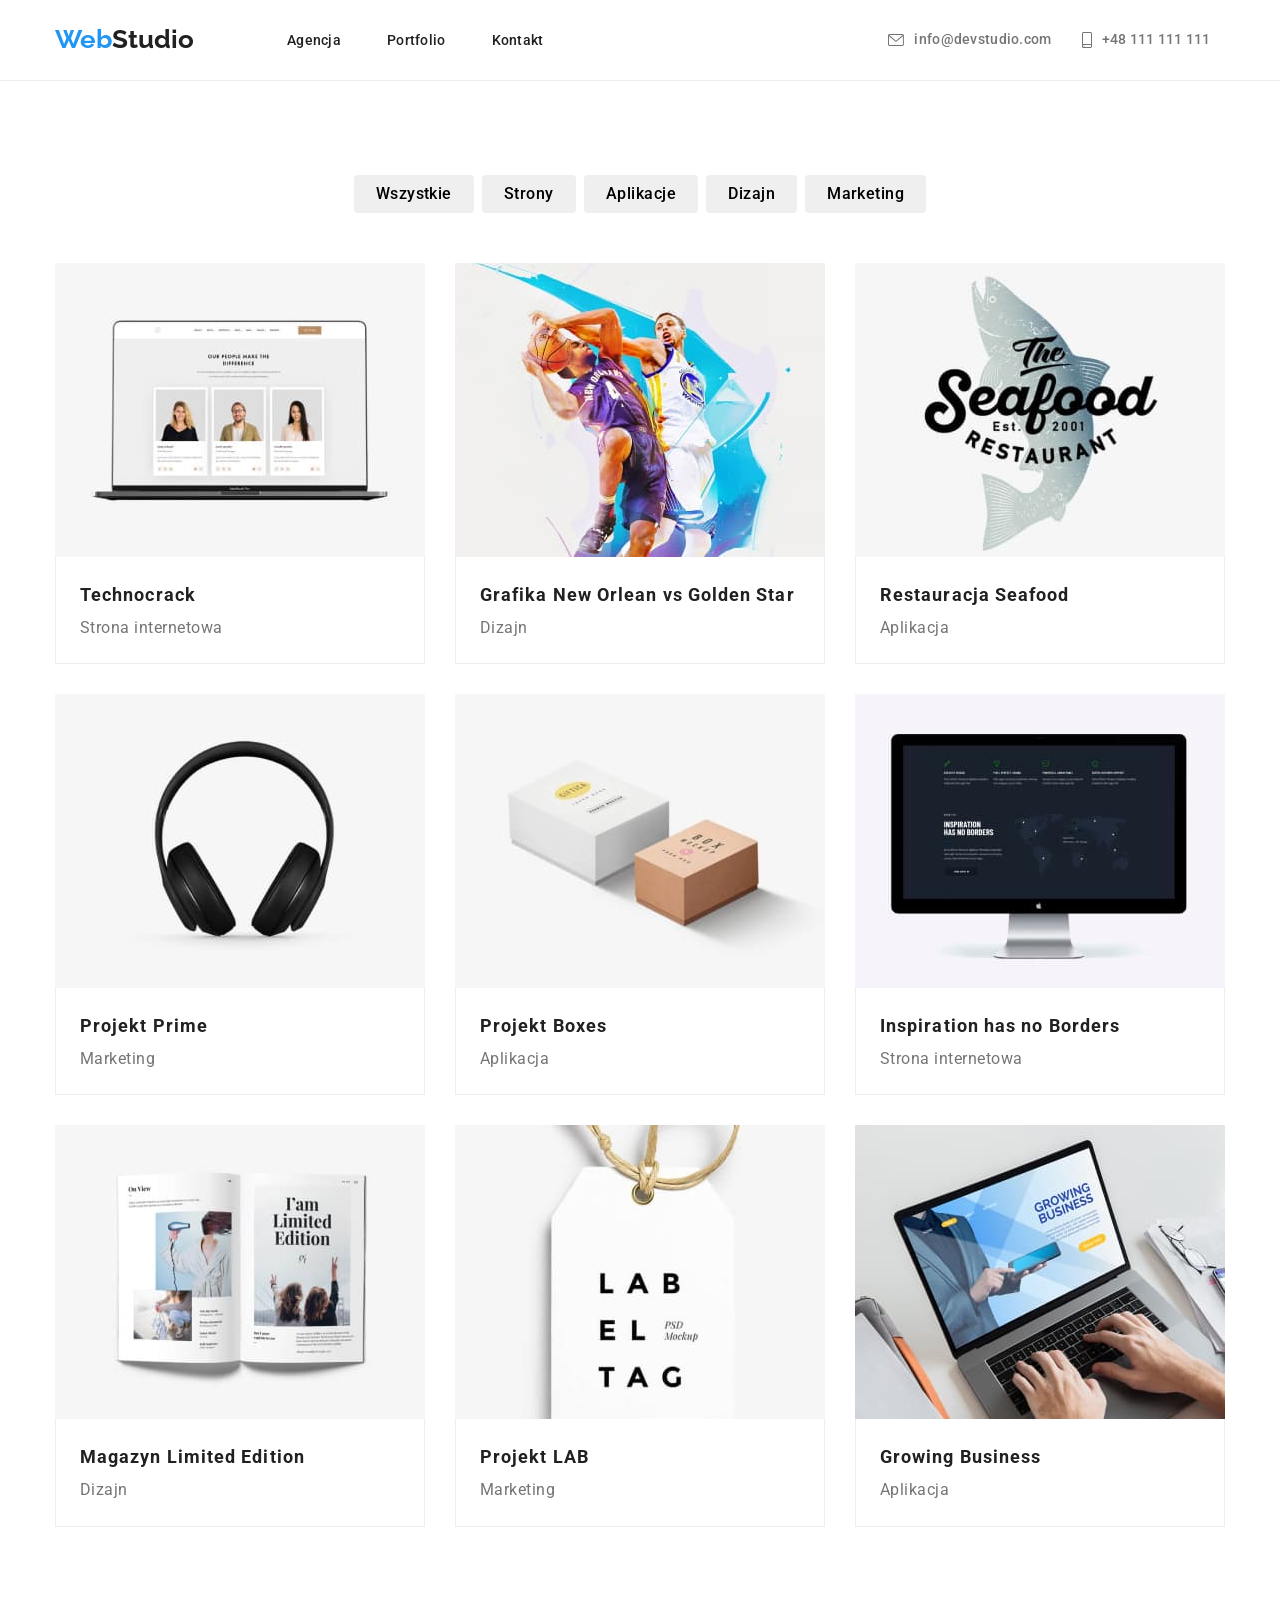
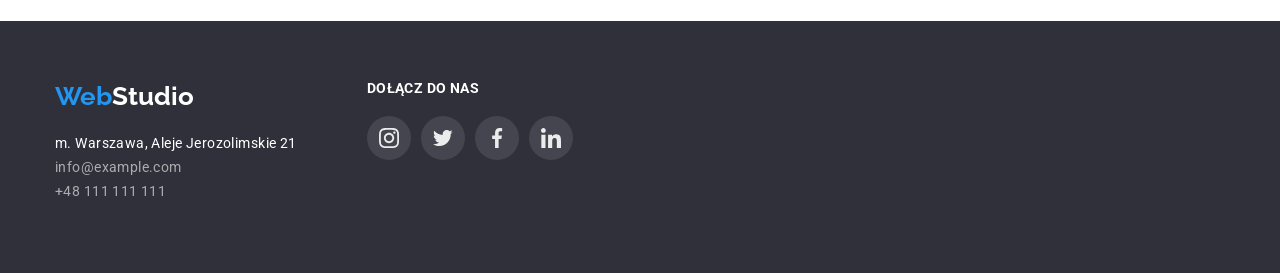
==== portfolio.html @ 93bcb52c "copy hw4" ====
<!DOCTYPE html>
<html lang="en">
  <head>
    <meta charset="UTF-8" />
    <meta http-equiv="X-UA-Compatible" content="IE=edge" />
    <meta name="viewport" content="width=device-width, initial-scale=1.0" />
    <title>Portfolio</title>
    <link
      rel="stylesheet"
      href="https://cdnjs.cloudflare.com/ajax/libs/modern-normalize/1.1.0/modern-normalize.min.css"
      integrity="sha512-wpPYUAdjBVSE4KJnH1VR1HeZfpl1ub8YT/NKx4PuQ5NmX2tKuGu6U/JRp5y+Y8XG2tV+wKQpNHVUX03MfMFn9Q=="
      crossorigin="anonymous"
      referrerpolicy="no-referrer"
    />
    <link href="./css/styles.css" rel="stylesheet" />
    <link rel="preconnect" href="https://fonts.googleapis.com" />
    <link rel="preconnect" href="https://fonts.gstatic.com" crossorigin />
    <link
      href="https://fonts.googleapis.com/css2?family=Raleway:wght@700&family=Roboto:wght@400;500;700;900&display=swap"
      rel="stylesheet"
    />
  </head>
  <body>
    <header>
      <section class="border-header">
      <div class="container header-position">
        <a class="logo" href="./index.html"><span class="text-blue">Web</span>Studio</a>
        <nav>
          <ul class="menu-nav">
            <li><a href="./index.html">Agencja</a></li>
            <li><a href="./portfolio.html">Portfolio</a></li>
            <li><a href="#">Kontakt</a></li>
          </ul>
        </nav>
        <ul class="menu-contact">
          <li>
            <a href="mailto:info@devstudio.com">
              <svg class="link-header-icon" width="16" height="12">
                <use href="./images/icons.svg#icon-envelope"></use>
              </svg>
              info@devstudio.com
            </a>
          </li>
          <li>
            <a href="tel:+48111111111">
              <svg class="link-header-icon" width="10" height="16">
                <use href="./images/icons.svg#icon-smartphone"></use>
              </svg>
              +48 111 111 111
            </a>
          </li>
        </ul>
      </div>
    </section>
    </header>
    <main>
      <section class="section container portfolio-list">
        <div class="menu2">
          <button class="portfolio-button" type="button">Wszystkie</button>
          <button class="portfolio-button" type="button">Strony</button>
          <button class="portfolio-button" type="button">Aplikacje</button>
          <button class="portfolio-button" type="button">Dizajn</button>
          <button class="portfolio-button" type="button">Marketing</button>
        </div>
        <div class="portfolio-card">
          <ul>
            <li class="portfolio-card-list">
              <img
                src="./images/portfolio/portfolio1_img.jpg"
                alt="strona internetowa technocrack"
                width="370"
                height="294"
              />
              <div class="card-border">
                <p class="portfolio-main-text">Technocrack</p>
                <p class="portfolio-text">Strona internetowa</p>
              </div>
            </li>
            <li class="portfolio-card-list">
              <img
                src="./images/portfolio/portfolio2_img.jpg"
                alt="Dizajn Grafika New Orlean vs Golden Star"
                width="370"
                height="294"
              />
              <div class="card-border">
                <p class="portfolio-main-text">Grafika New Orlean vs Golden Star</p>
                <p class="portfolio-text">Dizajn</p>
              </div>
            </li>
            <li class="portfolio-card-list">
              <img
                src="./images/portfolio/portfolio3_img.jpg"
                alt="Aplikacja Restauracja Seafood"
                width="370"
                height="294"
              />
              <div class="card-border">
                <p class="portfolio-main-text">Restauracja Seafood</p>
                <p class="portfolio-text">Aplikacja</p>
              </div>
            </li>
            <li class="portfolio-card-list">
              <img
                src="./images/portfolio/portfolio4_img.jpg"
                alt="Marketing Projekt Prime"
                width="370"
                height="294"
              />
              <div class="card-border">
                <p class="portfolio-main-text">Projekt Prime</p>
                <p class="portfolio-text">Marketing</p>
              </div>
            </li>
            <li class="portfolio-card-list">
              <img
                src="./images/portfolio/portfolio5_img.jpg"
                alt="Aplikacja Projekt Boxes"
                width="370"
                height="294"
              />
              <div class="card-border">
                <p class="portfolio-main-text">Projekt Boxes</p>
                <p class="portfolio-text">Aplikacja</p>
              </div>
            </li>
            <li class="portfolio-card-list">
              <img
                src="./images/portfolio/portfolio6_img.jpg"
                alt="Strona internetowa Inspiration has no Borders"
                width="370"
                height="294"
              />
              <div class="card-border">
                <p class="portfolio-main-text">Inspiration has no Borders</p>
                <p class="portfolio-text">Strona internetowa</p>
              </div>
            </li>
            <li class="portfolio-card-list">
              <img
                src="./images/portfolio/portfolio7_img.jpg"
                alt="Dizajn Magazyn Limited Edition"
                width="370"
                height="294"
              />
              <div class="card-border">
                <p class="portfolio-main-text">Magazyn Limited Edition</p>
                <p class="portfolio-text">Dizajn</p>
              </div>
            </li>
            <li class="portfolio-card-list">
              <img
                src="./images/portfolio/portfolio8_img.jpg"
                alt="Marketing Projekt LAB"
                width="370"
                height="294"
              />
              <div class="card-border">
                <p class="portfolio-main-text">Projekt LAB</p>
                <p class="portfolio-text">Marketing</p>
              </div>
            </li>
            <li class="portfolio-card-list">
              <img
                src="./images/portfolio/portfolio9_img.jpg"
                alt="Aplikacja Growing Business"
                width="370"
                height="294"
              />
              <div class="card-border">
                <p class="portfolio-main-text">Growing Business</p>
                <p class="portfolio-text">Aplikacja</p>
              </div>
            </li>
          </ul>
        </div>
      </section>
    </main>
    <footer>
      <section class="footer-box">
        <div class="container footer-block12">
          <div class="footer-block">
            <div class="footer-logo">
              <a class="logo" href="./index.html"><span class="text-blue">Web</span>Studio</a>
            </div>
            <div class="footer-nav-contact">
              <address>
                <ul class="footer-address">
                  <li>
                    <a href="https://goo.gl/maps/KbZr57rCnXVUUgMi8" target="_blank"
                      >m. Warszawa, Aleje Jerozolimskie 21</a
                    >
                  </li>
                </ul>
              </address>
              <ul class="footer-contact">
                <li><a href="mailto:info@example.com">info@example.com</a></li>
                <li><a href="tel:+48111111111">+48 111 111 111</a></li>
              </ul>
            </div>
          </div>
          <div class="footer-block2">
            <div class="join-us">
              <p>Dołącz do nas</p>
              <ul class="list-svg-join-us">
                <li>
                  <a class="svg-joun-us" href="#"
                    ><svg width="20" height="20">
                      <use href="./images/icons.svg#icon-instagram1"></use>
                    </svg>
                  </a>
                </li>
                <li>
                  <a class="svg-joun-us" href="#"
                    ><svg width="20" height="20">
                      <use href="./images/icons.svg#icon-twiitter"></use>
                    </svg>
                  </a>
                </li>
                <li>
                  <a class="svg-joun-us" href="#"
                    ><svg width="20" height="20">
                      <use href="./images/icons.svg#icon-facebook"></use>
                    </svg>
                  </a>
                </li>
                <li>
                  <a class="svg-joun-us" href="#"
                    ><svg width="20" height="20">
                      <use href="./images/icons.svg#icon-linkedin"></use>
                    </svg>
                  </a>
                </li>
              </ul>
            </div>
          </div>
        </div>
      </section>
    </footer>
  </body>
</html>
---- css/styles.css ----
/*globalne*/
* {
  box-sizing: border-box;
  margin: 0;
  padding: 0;
}
body {
  font-family: 'Roboto', 'Raleway', sans-serif;
  color: #212121;
}
img {
  display: block;
}
.header-position {
  display: flex;

  align-items: center;
  max-height: 80px;
}
.border-header {
  border-bottom: 1px solid #ececec;
}
.container {
  max-width: 1200px;
  margin: 0 auto;
  padding: 0 15px;
}
.section {
  padding-bottom: 94px;
  padding-top: 94px;
}

/*WebStudio*/
.logo {
  font-family: 'Raleway';
  font-size: 26px;
  font-weight: 700;
  line-height: 1.2;
  text-decoration: none;
  color: #212121;
  margin: 24px 0 25px 0;
}
.logo:hover,
.logo:focus {
  color: #2196f3;
}
.text-blue {
  color: #2196f3;
}

/*Menu*/
.menu-nav a {
  font-size: 14px;
  font-weight: 500;
  line-height: 1.1;
  letter-spacing: 0.02em;
}
.menu-nav {
  list-style-type: none;
  display: flex;
  margin-left: 93px;
}
.menu-nav a {
  text-decoration: none;
  color: #212121;
}
.menu-nav a:hover,
.menu-nav a:focus {
  color: #2196f3;
}
.menu-nav li:not(:last-child) {
  margin-right: 46px;
}

/*Kontakt w header*/
.menu-contact a {
  font-size: 14px;
  font-weight: 500;
  line-height: 1.1;
  letter-spacing: 0.02em;
  color: #757575;
  text-decoration: none;
  display: flex;
  align-items: center;
}
.menu-contact a:hover,
.menu-contact a:focus {
  color: #2196f3;
}
.link-header-icon use:hover {
  fill: blue;
}
.menu-contact a:hover,
.menu-contact a:focus {
  fill: #2196f3;
  color: #2196f3;
}
.menu-contact {
  list-style-type: none;
  display: flex;
  margin-left: 345px;
  align-items: center;
  fill: #757575;
}
.menu-contact li:not(:last-child) {
  margin-right: 30px;
}
.link-header-icon {
  cursor: pointer;
  display: inline-flex;
  margin-right: 10px;
  align-items: center;
}
/*Linki*/
.link-decoration-color {
  text-decoration: none;
  color: #212121;
}

/* footer */

.footer-block {
  display: inline-block;
}
.footer-block2 {
  width: 206px;
  height: 80px;
  display: inline-block;
}
.footer-block12 {
  display: flex;
  line-height: 100%;
}
.footer-box {
  background-color: #2f303a;
  height: 252px;
  width: 100%;
  padding: 60px 0;
  display: block;
}
.footer-box a {
  color: #ffffff;
  text-decoration: none;
}
.footer-box a:hover,
.footer-box a:focus {
  color: #2196f3;
}
.footer-address {
  font-size: 14px;
  line-height: 1.7;
  letter-spacing: 0.03em;
  font-style: normal;
  list-style-type: none;
}
.footer-contact a {
  color: rgba(255, 255, 255, 0.6);
  font-size: 14px;
  line-height: 1.7;
  letter-spacing: 0.03em;
}

.footer-contact {
  list-style-type: none;
}
.footer-logo {
  padding-bottom: 20px;
}
.footer-nav-contact {
  padding-bottom: 9px;
}
/* Dołącz do nas footer*/
.join-us {
  margin-left: 70px;
}
.join-us p {
  color: #ffffff;
  font-weight: 700;
  font-size: 14px;
  line-height: 1.1;
  letter-spacing: 0.03em;
  text-transform: uppercase;
  padding-bottom: 20px;
}
.list-svg-join-us {
  list-style: none;
  text-align: center;
  justify-content: left;
  display: flex;
}
.svg-joun-us {
  display: flex;
  align-items: center;
  justify-content: center;
  border-radius: 50%;
  background-color: rgba(255, 255, 255, 0.1);
  fill: #ececec;
  height: 44px;
  width: 44px;
}
.list-svg-join-us li:not(:last-child) {
  margin-right: 10px;
}
.list-svg-join-us a:hover,
.list-svg-join-us a:focus {
  background-color: #2196f3;
  border-radius: 50%;
}
/*---Agencja---*/
/* EFEKTYWNE ROZWIĄZANIA DLA WASZEGO BIZNESU */
.first-page {
  background: linear-gradient(rgba(47, 48, 58, 0.4), rgba(47, 48, 58, 0.4)),
    url(./../images/header/img-header.jpg);
  height: 600px;
  max-width: 1600px;
  display: flex;
  align-items: center;
  justify-content: center;
  margin: 0 auto;
}
.main-title {
  color: #ffffff;
  font-weight: 900;
  font-size: 44px;
  line-height: 1.4;
  text-align: center;
  letter-spacing: 0.06em;
  text-transform: uppercase;
  padding-bottom: 30px;
}
.first-page .first-button:hover,
.first-page .first-button:focus {
  box-shadow: 0px 4px 4px rgba(0, 0, 0, 0.15);
}
.first-button {
  display: block;
  cursor: pointer;
  width: 200px;
  height: 50px;
  background: #2196f3;
  margin: 0 auto;
  text-align: center;
  color: #ffffff;
  font-weight: 700;
  font-size: 16px;
  line-height: 1.9;
  border: none;
  border-radius: 4px;
}

/*nasze atuty*/
.feature-box {
  list-style-type: none;
  display: flex;
  gap: 30px;
}
.text-feature {
  font-weight: 700;
  font-size: 14px;
  line-height: 1.1;
  letter-spacing: 0.03em;
  text-transform: uppercase;
  padding-bottom: 10px;
}
.text-feature-under {
  font-size: 14px;
  line-height: 1.7;
  letter-spacing: 0.03em;
  color: #757575;
}
.background-icon-feature {
  background-color: #f5f4fa;
  width: 270px;
  height: 120px;
  display: flex;
  justify-content: center;
  padding-top: 25px;
  text-align: center;
  margin-bottom: 30px;
}
.icon-feature {
  background: #f5f4fa;
  border-radius: 4px;
  border: none;
}
/*Czym sie zajmujemy*/
.second-title {
  font-weight: 700;
  font-size: 36px;
  line-height: 1.2;
  text-align: center;
  letter-spacing: 0.03em;
  list-style-type: none;
  padding-bottom: 50px;
}

.job-box ul {
  list-style-type: none;
  justify-content: space-between;
  display: flex;
  height: 100%;
}
.job-box {
  padding-top: 0;
}

/*Nasz zespół*/
.team-box {
  background-color: #f5f4fa;
}
.card-team-list {
  list-style-type: none;
  display: flex;
  justify-content: space-between;
  height: 100%;
}
.card-team {
  width: 270px;
  height: 428px;
  text-align: center;
  background-color: rgba(255, 255, 255, 1);
  box-shadow: 0px 1px 3px rgba(0, 0, 0, 0.12), 0px 1px 1px rgba(0, 0, 0, 0.14),
    0px 2px 1px rgba(0, 0, 0, 0.2);
  border-radius: 0px 0px 4px 4px;
}

.third-title {
  font-weight: 500;
  font-size: 16px;
  line-height: 1.2;
  letter-spacing: 0.03em;
  padding-top: 30px;
  padding-bottom: 10px;
}
.job-name {
  font-size: 16px;
  line-height: 1.2;
  letter-spacing: 0.03em;
  color: #757575;
}
.social-card-team {
  list-style-type: none;
  display: inline-flex;
  justify-content: center;
  fill: #afb1b8;
  width: 44px;
  height: 44px;
  margin-top: 16px;
  align-items: center;
}
.social-card-team:not(last-child) {
  margin-left: 10px;
}
.social-card-team:hover,
.social-card-team:focus {
  background-color: #2196f3;
  fill: #ffffff;
  border-radius: 50%;
}
/*Nasi klienci*/
.title-our-customers {
  font-weight: 700;
  font-size: 36px;
  line-height: 1.2;
  text-align: center;
  letter-spacing: 0.03em;
  margin-bottom: 50px;
}
.all-svg-our-customers {
  display: flex;
  justify-content: center;
}
.all-svg-our-customers a:not(:last-child) {
  margin-right: 30px;
}
.border-svg {
  width: 170px;
  height: 92px;
  display: flex;
  align-items: center;
  justify-content: center;
  border: 1px solid #afb1b8;
  border-radius: 4px;
  fill: #afb1b8;
}
.border-svg:hover,
.border-svg:focus {
  border-color: #2196f3;
  fill: #2196f3;
}

/*PORTFOLIO*/
/*Lista portfolio*/

.portfolio-list button {
  cursor: pointer;
  font-weight: 500;
  font-size: 16px;
  line-height: 1.6;
  text-align: center;
  letter-spacing: 0.03em;
  padding-left: 22px;
  padding-right: 22px;
  border: none;
  border-radius: 4px;
  padding-top: 6px;
  padding-bottom: 6px;
}
.portfolio-button:hover,
.portfolio-button:focus {
  background-color: #2196f3;
  box-shadow: 0px 3px 1px rgba(0, 0, 0, 0.1), 0px 1px 2px rgba(0, 0, 0, 0.08),
    0px 2px 2px rgba(0, 0, 0, 0.12);
  color: #ffffff;
}
.portfolio-button:active {
  color: #ffffff;
}
.portfolio-main-text {
  font-weight: 700;
  font-size: 18px;
  line-height: 2;
  letter-spacing: 0.06em;
}
.portfolio-text {
  font-size: 16px;
  line-height: 1.9;
  letter-spacing: 0.03em;
  color: #757575;
}
.menu2 {
  display: flex;
  justify-content: center;
  padding-bottom: 50px;
}
.menu2 > .portfolio-button:not(:last-child) {
  margin-right: 8px;
}
.portfolio-card ul {
  list-style-type: none;
  display: flex;
  flex-wrap: wrap;
  gap: 30px;
}
.card-border {
  border-bottom: 1px solid #eeeeee;
  border-right: 1px solid #eeeeee;
  border-left: 1px solid #eeeeee;
  padding: 20px 24px;
}
.portfolio-card-list:hover {
  box-shadow: 0px 1px 1px rgba(0, 0, 0, 0.12), 0px 4px 4px rgba(0, 0, 0, 0.06),
    1px 4px 6px rgba(0, 0, 0, 0.16);
  cursor: pointer;
}
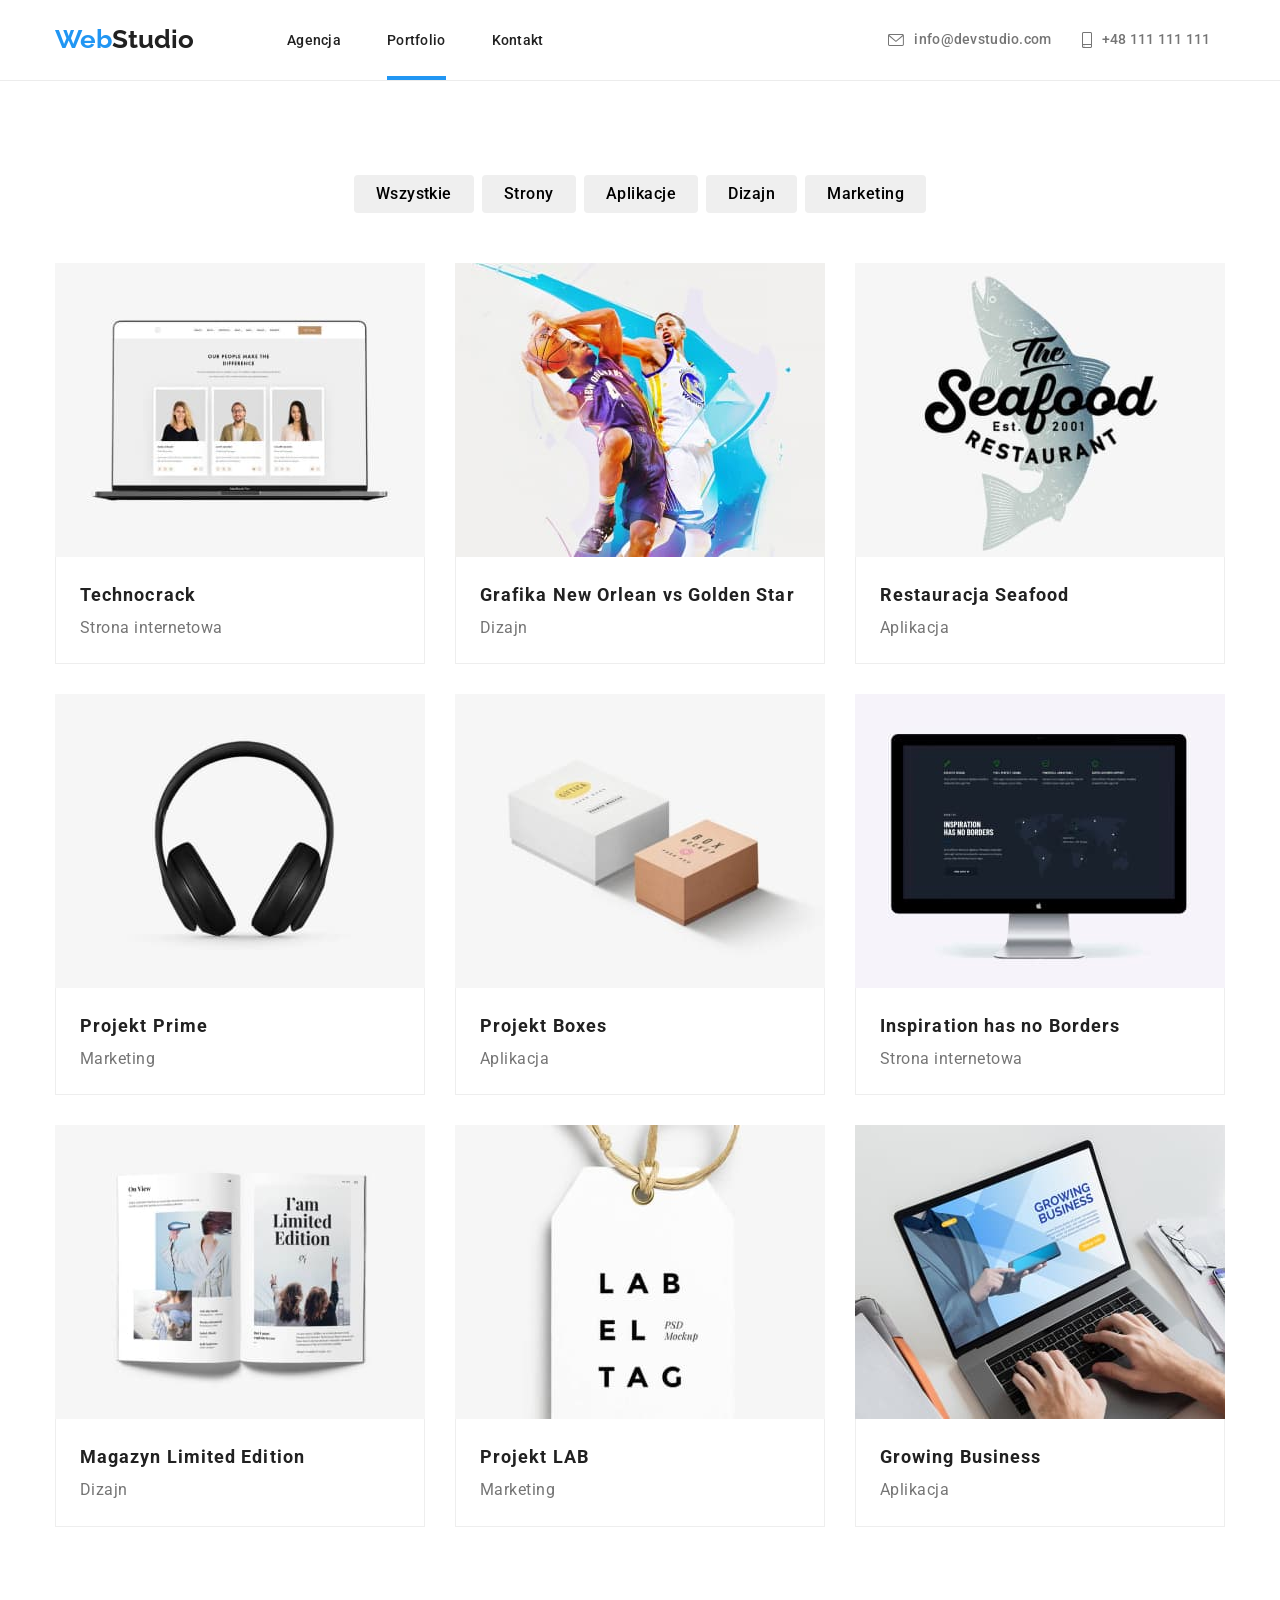
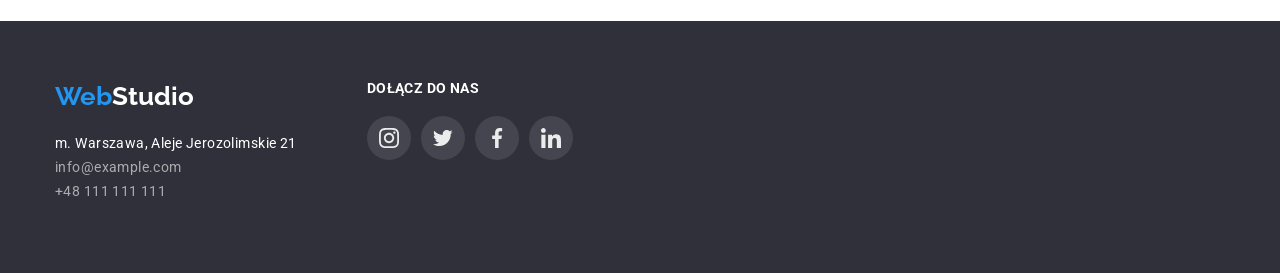
==== commit e8ef721e: "border nav active" ====
--- a/portfolio.html
+++ b/portfolio.html
@@ -27,9 +27,9 @@
         <a class="logo" href="./index.html"><span class="text-blue">Web</span>Studio</a>
         <nav>
           <ul class="menu-nav">
-            <li><a href="./index.html">Agencja</a></li>
-            <li><a href="./portfolio.html">Portfolio</a></li>
-            <li><a href="#">Kontakt</a></li>
+            <li class="list-item"><a href="./index.html">Agencja</a></li>
+            <li class="list-item"><a class="menu-list active" href="./portfolio.html">Portfolio</a></li>
+            <li class="list-item"><a href="#">Kontakt</a></li>
           </ul>
         </nav>
         <ul class="menu-contact">
--- a/css/styles.css
+++ b/css/styles.css
@@ -49,6 +49,29 @@
 }
 
 /*Menu*/
+.active{
+  color: #2196F3;
+}
+.active::after {
+  content: "";
+  display: inline-block;
+  width: 100%;
+  left:0;
+  margin-top: 45px;
+  position: absolute;
+  border-bottom: solid 4px #2196f3;
+}
+.menu-list:hover::after{
+  content: "";
+  align-items: center;
+  display: inline-block;
+  border-radius: 4px;
+  width: 100%;
+  margin-top: 45px;
+  position: absolute;
+  left: 0%;
+  border-bottom: solid 4px #2196f3;
+}
 .menu-nav a {
   font-size: 14px;
   font-weight: 500;
@@ -303,7 +326,26 @@
 .job-box {
   padding-top: 0;
 }
-
+.list-item{
+  position: relative;
+}
+.list-job-box{
+  position: relative;
+  justify-content: center;
+  text-align: center;
+}
+.list-text-job-box{
+  position: absolute;
+    bottom: 0;
+    right: 0;
+    margin: 0;
+    width: 100%;
+    height: 70px;
+    padding: 27px;
+    border-bottom-left-radius: 4px;
+    background-color: rgba(47, 48, 58, 0.8);
+    color: #fff;
+}
 /*Nasz zespół*/
 .team-box {
   background-color: #f5f4fa;
@@ -453,3 +495,44 @@
     1px 4px 6px rgba(0, 0, 0, 0.16);
   cursor: pointer;
 }
+/* Okno modalne*/
+.is-hidden {
+  pointer-events: none;
+  visibility: hidden;
+  opacity: 0;
+}
+.backdrop {
+  position: fixed;
+  left: 0;
+  top: 0;
+  width: 100%;
+  height: 100%;
+  background-color: rgba(0, 0, 0, 0.2);
+}
+.modal {
+  position: absolute;
+  top: 50%;
+  left: 50%;
+  transform: translateX(-50%) translateY(-50%);
+  width: 528px;
+  min-height: 581px;
+  background-color: #fff;
+  box-shadow: 0px 1px 3px rgba(0, 0, 0, 0.12), 0px 1px 1px rgba(0, 0, 0, 0.14),
+    0px 2px 1px rgba(0, 0, 0, 0.2);
+  border-radius: 4px;
+}
+.close-btn {
+  position: absolute;
+  top: 8px;
+  right: 8px;
+  width: 30px;
+  height: 30px;
+  background-color: #ffffff;
+  border: 1px solid rgba(0, 0, 0, 0.1);
+  border-radius: 50%;
+  cursor: pointer;
+  display: flex;
+  align-items: center;
+  justify-content: center;
+  fill: #000000;
+}
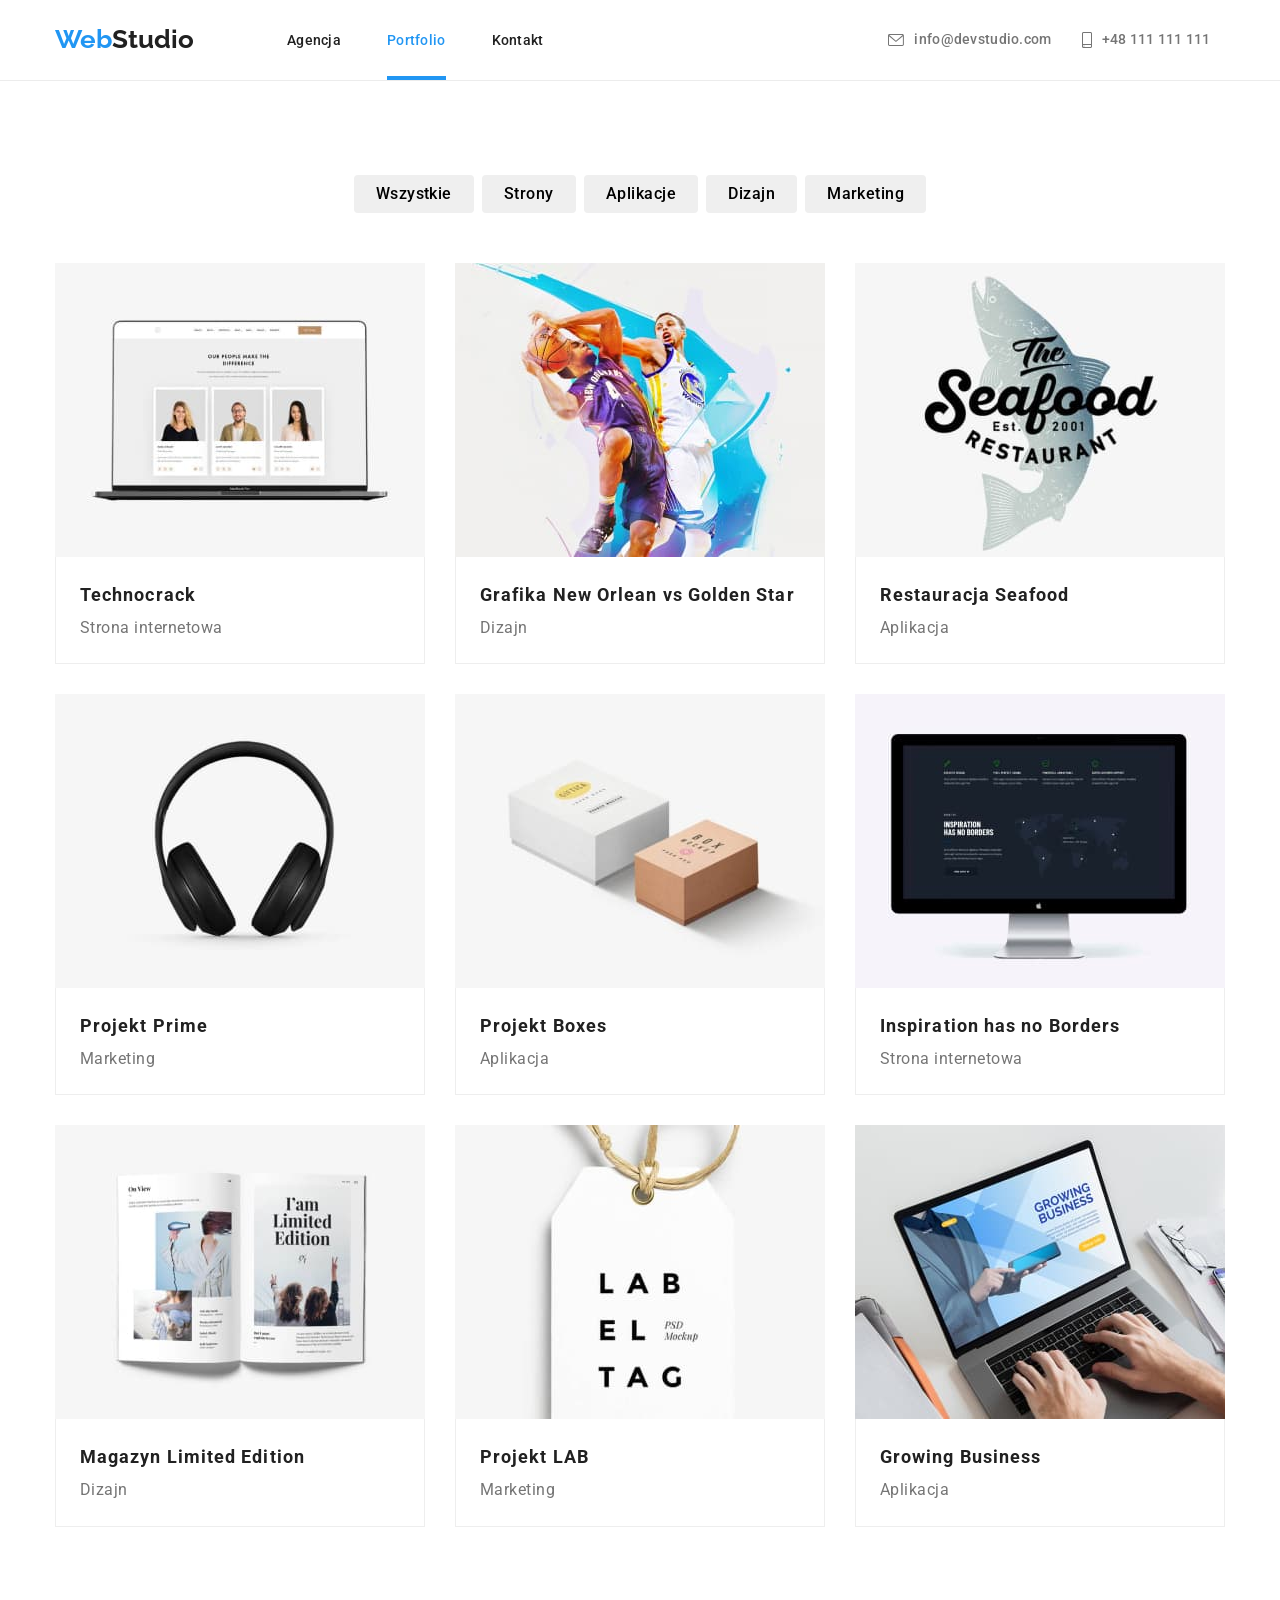
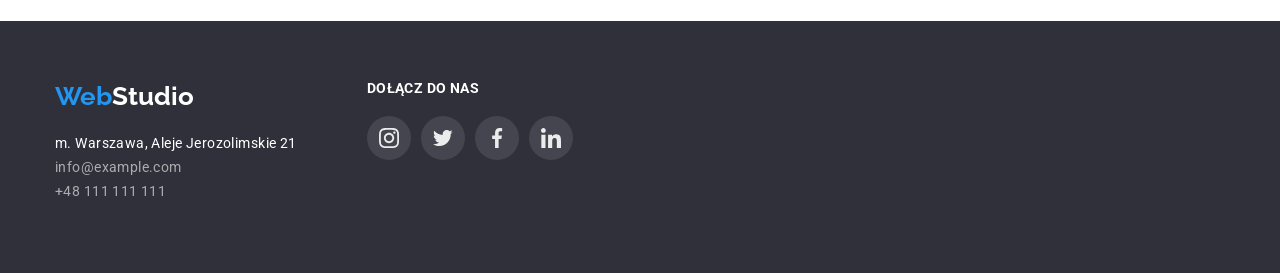
==== commit aa959a63: "animation modal" ====
--- a/portfolio.html
+++ b/portfolio.html
@@ -23,35 +23,39 @@
   <body>
     <header>
       <section class="border-header">
-      <div class="container header-position">
-        <a class="logo" href="./index.html"><span class="text-blue">Web</span>Studio</a>
-        <nav>
-          <ul class="menu-nav">
-            <li class="list-item"><a href="./index.html">Agencja</a></li>
-            <li class="list-item"><a class="menu-list active" href="./portfolio.html">Portfolio</a></li>
-            <li class="list-item"><a href="#">Kontakt</a></li>
+        <div class="container header-position">
+          <a class="logo" href="./index.html"><span class="text-blue">Web</span>Studio</a>
+          <nav>
+            <ul class="menu-nav">
+              <li class="list-item"><a href="./index.html">Agencja</a></li>
+              <li class="list-item">
+                <a class="menu-list active" href="./portfolio.html"
+                  ><span class="text-blue">Portfolio</span></a
+                >
+              </li>
+              <li class="list-item"><a href="#">Kontakt</a></li>
+            </ul>
+          </nav>
+          <ul class="menu-contact">
+            <li>
+              <a href="mailto:info@devstudio.com">
+                <svg class="link-header-icon" width="16" height="12">
+                  <use href="./images/icons.svg#icon-envelope"></use>
+                </svg>
+                info@devstudio.com
+              </a>
+            </li>
+            <li>
+              <a href="tel:+48111111111">
+                <svg class="link-header-icon" width="10" height="16">
+                  <use href="./images/icons.svg#icon-smartphone"></use>
+                </svg>
+                +48 111 111 111
+              </a>
+            </li>
           </ul>
-        </nav>
-        <ul class="menu-contact">
-          <li>
-            <a href="mailto:info@devstudio.com">
-              <svg class="link-header-icon" width="16" height="12">
-                <use href="./images/icons.svg#icon-envelope"></use>
-              </svg>
-              info@devstudio.com
-            </a>
-          </li>
-          <li>
-            <a href="tel:+48111111111">
-              <svg class="link-header-icon" width="10" height="16">
-                <use href="./images/icons.svg#icon-smartphone"></use>
-              </svg>
-              +48 111 111 111
-            </a>
-          </li>
-        </ul>
-      </div>
-    </section>
+        </div>
+      </section>
     </header>
     <main>
       <section class="section container portfolio-list">
@@ -65,108 +69,189 @@
         <div class="portfolio-card">
           <ul>
             <li class="portfolio-card-list">
-              <img
-                src="./images/portfolio/portfolio1_img.jpg"
-                alt="strona internetowa technocrack"
-                width="370"
-                height="294"
-              />
+              <div class="box">
+                <img
+                  src="./images/portfolio/portfolio1_img.jpg"
+                  alt="strona internetowa technocrack"
+                  width="370"
+                  height="294"
+                />
+                <div class="overlay">
+                  <p>
+                    Technocrack jest popularną platformą wykorzystywaną do rozpowszechniania
+                    koronawirusa. Firmy wykorzystują tę platformę do celów szpiegowskich i ataków na
+                    niezabezpieczone serwery konkurencji
+                  </p>
+                </div>
+              </div>
               <div class="card-border">
                 <p class="portfolio-main-text">Technocrack</p>
                 <p class="portfolio-text">Strona internetowa</p>
               </div>
             </li>
             <li class="portfolio-card-list">
-              <img
-                src="./images/portfolio/portfolio2_img.jpg"
-                alt="Dizajn Grafika New Orlean vs Golden Star"
-                width="370"
-                height="294"
-              />
+              <div class="box">
+                <img
+                  src="./images/portfolio/portfolio2_img.jpg"
+                  alt="Dizajn Grafika New Orlean vs Golden Star"
+                  width="370"
+                  height="294"
+                />
+                <div class="overlay">
+                  <p>
+                    Technocrack jest popularną platformą wykorzystywaną do rozpowszechniania
+                    koronawirusa. Firmy wykorzystują tę platformę do celów szpiegowskich i ataków na
+                    niezabezpieczone serwery konkurencji
+                  </p>
+                </div>
+              </div>
               <div class="card-border">
                 <p class="portfolio-main-text">Grafika New Orlean vs Golden Star</p>
                 <p class="portfolio-text">Dizajn</p>
               </div>
             </li>
             <li class="portfolio-card-list">
-              <img
-                src="./images/portfolio/portfolio3_img.jpg"
-                alt="Aplikacja Restauracja Seafood"
-                width="370"
-                height="294"
-              />
+              <div class="box">
+                <img
+                  src="./images/portfolio/portfolio3_img.jpg"
+                  alt="Aplikacja Restauracja Seafood"
+                  width="370"
+                  height="294"
+                />
+                <div class="overlay">
+                  <p>
+                    Technocrack jest popularną platformą wykorzystywaną do rozpowszechniania
+                    koronawirusa. Firmy wykorzystują tę platformę do celów szpiegowskich i ataków na
+                    niezabezpieczone serwery konkurencji
+                  </p>
+                </div>
+              </div>
               <div class="card-border">
                 <p class="portfolio-main-text">Restauracja Seafood</p>
                 <p class="portfolio-text">Aplikacja</p>
               </div>
             </li>
             <li class="portfolio-card-list">
-              <img
-                src="./images/portfolio/portfolio4_img.jpg"
-                alt="Marketing Projekt Prime"
-                width="370"
-                height="294"
-              />
+              <div class="box">
+                <img
+                  src="./images/portfolio/portfolio4_img.jpg"
+                  alt="Marketing Projekt Prime"
+                  width="370"
+                  height="294"
+                />
+                <div class="overlay">
+                  <p>
+                    Technocrack jest popularną platformą wykorzystywaną do rozpowszechniania
+                    koronawirusa. Firmy wykorzystują tę platformę do celów szpiegowskich i ataków na
+                    niezabezpieczone serwery konkurencji
+                  </p>
+                </div>
+              </div>
               <div class="card-border">
                 <p class="portfolio-main-text">Projekt Prime</p>
                 <p class="portfolio-text">Marketing</p>
               </div>
             </li>
             <li class="portfolio-card-list">
-              <img
-                src="./images/portfolio/portfolio5_img.jpg"
-                alt="Aplikacja Projekt Boxes"
-                width="370"
-                height="294"
-              />
+              <div class="box">
+                <img
+                  src="./images/portfolio/portfolio5_img.jpg"
+                  alt="Aplikacja Projekt Boxes"
+                  width="370"
+                  height="294"
+                />
+                <div class="overlay">
+                  <p>
+                    Technocrack jest popularną platformą wykorzystywaną do rozpowszechniania
+                    koronawirusa. Firmy wykorzystują tę platformę do celów szpiegowskich i ataków na
+                    niezabezpieczone serwery konkurencji
+                  </p>
+                </div>
+              </div>
               <div class="card-border">
                 <p class="portfolio-main-text">Projekt Boxes</p>
                 <p class="portfolio-text">Aplikacja</p>
               </div>
             </li>
             <li class="portfolio-card-list">
-              <img
-                src="./images/portfolio/portfolio6_img.jpg"
-                alt="Strona internetowa Inspiration has no Borders"
-                width="370"
-                height="294"
-              />
+              <div class="box">
+                <img
+                  src="./images/portfolio/portfolio6_img.jpg"
+                  alt="Strona internetowa Inspiration has no Borders"
+                  width="370"
+                  height="294"
+                />
+                <div class="overlay">
+                  <p>
+                    Technocrack jest popularną platformą wykorzystywaną do rozpowszechniania
+                    koronawirusa. Firmy wykorzystują tę platformę do celów szpiegowskich i ataków na
+                    niezabezpieczone serwery konkurencji
+                  </p>
+                </div>
+              </div>
               <div class="card-border">
                 <p class="portfolio-main-text">Inspiration has no Borders</p>
                 <p class="portfolio-text">Strona internetowa</p>
               </div>
             </li>
             <li class="portfolio-card-list">
-              <img
-                src="./images/portfolio/portfolio7_img.jpg"
-                alt="Dizajn Magazyn Limited Edition"
-                width="370"
-                height="294"
-              />
+              <div class="box">
+                <img
+                  src="./images/portfolio/portfolio7_img.jpg"
+                  alt="Dizajn Magazyn Limited Edition"
+                  width="370"
+                  height="294"
+                />
+                <div class="overlay">
+                  <p>
+                    Technocrack jest popularną platformą wykorzystywaną do rozpowszechniania
+                    koronawirusa. Firmy wykorzystują tę platformę do celów szpiegowskich i ataków na
+                    niezabezpieczone serwery konkurencji
+                  </p>
+                </div>
+              </div>
               <div class="card-border">
                 <p class="portfolio-main-text">Magazyn Limited Edition</p>
                 <p class="portfolio-text">Dizajn</p>
               </div>
             </li>
             <li class="portfolio-card-list">
-              <img
-                src="./images/portfolio/portfolio8_img.jpg"
-                alt="Marketing Projekt LAB"
-                width="370"
-                height="294"
-              />
+              <div class="box">
+                <img
+                  src="./images/portfolio/portfolio8_img.jpg"
+                  alt="Marketing Projekt LAB"
+                  width="370"
+                  height="294"
+                />
+                <div class="overlay">
+                  <p>
+                    Technocrack jest popularną platformą wykorzystywaną do rozpowszechniania
+                    koronawirusa. Firmy wykorzystują tę platformę do celów szpiegowskich i ataków na
+                    niezabezpieczone serwery konkurencji
+                  </p>
+                </div>
+              </div>
               <div class="card-border">
                 <p class="portfolio-main-text">Projekt LAB</p>
                 <p class="portfolio-text">Marketing</p>
               </div>
             </li>
             <li class="portfolio-card-list">
-              <img
-                src="./images/portfolio/portfolio9_img.jpg"
-                alt="Aplikacja Growing Business"
-                width="370"
-                height="294"
-              />
+              <div class="box">
+                <img
+                  src="./images/portfolio/portfolio9_img.jpg"
+                  alt="Aplikacja Growing Business"
+                  width="370"
+                  height="294"
+                />
+                <div class="overlay">
+                  <p>
+                    Technocrack jest popularną platformą wykorzystywaną do rozpowszechniania
+                    koronawirusa. Firmy wykorzystują tę platformę do celów szpiegowskich i ataków na
+                    niezabezpieczone serwery konkurencji
+                  </p>
+                </div>
+              </div>
               <div class="card-border">
                 <p class="portfolio-main-text">Growing Business</p>
                 <p class="portfolio-text">Aplikacja</p>
--- a/css/styles.css
+++ b/css/styles.css
@@ -43,26 +43,29 @@
 .logo:hover,
 .logo:focus {
   color: #2196f3;
+  transition-duration: 250ms;
+  transition-timing-function: cubic-bezier(0.4, 0, 0.2, 1);
 }
 .text-blue {
   color: #2196f3;
 }
 
 /*Menu*/
-.active{
-  color: #2196F3;
+
+.active {
+  color: #2196f3;
 }
 .active::after {
-  content: "";
+  content: '';
   display: inline-block;
   width: 100%;
-  left:0;
+  left: 0;
   margin-top: 45px;
   position: absolute;
   border-bottom: solid 4px #2196f3;
 }
-.menu-list:hover::after{
-  content: "";
+.menu-list:hover::after {
+  content: '';
   align-items: center;
   display: inline-block;
   border-radius: 4px;
@@ -90,6 +93,8 @@
 .menu-nav a:hover,
 .menu-nav a:focus {
   color: #2196f3;
+  transition-duration: 250ms;
+  transition-timing-function: cubic-bezier(0.4, 0, 0.2, 1);
 }
 .menu-nav li:not(:last-child) {
   margin-right: 46px;
@@ -109,6 +114,8 @@
 .menu-contact a:hover,
 .menu-contact a:focus {
   color: #2196f3;
+  transition-duration: 250ms;
+  transition-timing-function: cubic-bezier(0.4, 0, 0.2, 1);
 }
 .link-header-icon use:hover {
   fill: blue;
@@ -117,6 +124,8 @@
 .menu-contact a:focus {
   fill: #2196f3;
   color: #2196f3;
+  transition-duration: 250ms;
+  transition-timing-function: cubic-bezier(0.4, 0, 0.2, 1);
 }
 .menu-contact {
   list-style-type: none;
@@ -168,6 +177,8 @@
 .footer-box a:hover,
 .footer-box a:focus {
   color: #2196f3;
+  transition-duration: 250ms;
+  transition-timing-function: cubic-bezier(0.4, 0, 0.2, 1);
 }
 .footer-address {
   font-size: 14px;
@@ -228,6 +239,8 @@
 .list-svg-join-us a:focus {
   background-color: #2196f3;
   border-radius: 50%;
+  transition-duration: 250ms;
+  transition-timing-function: cubic-bezier(0.4, 0, 0.2, 1);
 }
 /*---Agencja---*/
 /* EFEKTYWNE ROZWIĄZANIA DLA WASZEGO BIZNESU */
@@ -254,6 +267,8 @@
 .first-page .first-button:hover,
 .first-page .first-button:focus {
   box-shadow: 0px 4px 4px rgba(0, 0, 0, 0.15);
+  transition-duration: 250ms;
+  transition-timing-function: cubic-bezier(0.4, 0, 0.2, 1);
 }
 .first-button {
   display: block;
@@ -326,25 +341,29 @@
 .job-box {
   padding-top: 0;
 }
-.list-item{
+.list-item {
   position: relative;
 }
-.list-job-box{
+.list-job-box {
   position: relative;
   justify-content: center;
   text-align: center;
 }
-.list-text-job-box{
+.list-text-job-box {
+  font-size: 14px;
+  font-weight: 700;
+  letter-spacing: 0.03em;
+  text-transform: uppercase;
   position: absolute;
-    bottom: 0;
-    right: 0;
-    margin: 0;
-    width: 100%;
-    height: 70px;
-    padding: 27px;
-    border-bottom-left-radius: 4px;
-    background-color: rgba(47, 48, 58, 0.8);
-    color: #fff;
+  bottom: 0;
+  right: 0;
+  margin: 0;
+  width: 100%;
+  height: 70px;
+  padding: 27px;
+  border-bottom-left-radius: 4px;
+  background-color: rgba(47, 48, 58, 0.8);
+  color: #fff;
 }
 /*Nasz zespół*/
 .team-box {
@@ -389,6 +408,7 @@
   height: 44px;
   margin-top: 16px;
   align-items: center;
+  border-radius: 50%;
 }
 .social-card-team:not(last-child) {
   margin-left: 10px;
@@ -398,6 +418,8 @@
   background-color: #2196f3;
   fill: #ffffff;
   border-radius: 50%;
+  transition-duration: 250ms;
+  transition-timing-function: cubic-bezier(0.4, 0, 0.2, 1);
 }
 /*Nasi klienci*/
 .title-our-customers {
@@ -429,6 +451,8 @@
 .border-svg:focus {
   border-color: #2196f3;
   fill: #2196f3;
+  transition-duration: 250ms;
+  transition-timing-function: cubic-bezier(0.4, 0, 0.2, 1);
 }
 
 /*PORTFOLIO*/
@@ -454,6 +478,8 @@
   box-shadow: 0px 3px 1px rgba(0, 0, 0, 0.1), 0px 1px 2px rgba(0, 0, 0, 0.08),
     0px 2px 2px rgba(0, 0, 0, 0.12);
   color: #ffffff;
+  transition-duration: 250ms;
+  transition-timing-function: cubic-bezier(0.4, 0, 0.2, 1);
 }
 .portfolio-button:active {
   color: #ffffff;
@@ -495,6 +521,41 @@
     1px 4px 6px rgba(0, 0, 0, 0.16);
   cursor: pointer;
 }
+.box {
+  position: relative;
+  overflow: hidden;
+}
+.overlay {
+  position: absolute;
+  top: 0;
+  left: 0;
+  width: 100%;
+  height: 100%;
+  transform: translateY(100%);
+  z-index: -1;
+  transition-duration: 250ms;
+  transition-timing-function: cubic-bezier(0.4, 0, 0.2, 1);
+}
+
+.portfolio-card-list:hover .overlay {
+  transform: translateY(0);
+  z-index: 1;
+  background-color: rgba(33, 150, 243, 0.9);
+}
+
+.overlay p {
+  color: #fff;
+  padding: 10px;
+  margin: 0;
+  font-size: 18px;
+  line-height: 1.55;
+  letter-spacing: 0.03em;
+  padding-top: 49px;
+  padding-left: 24px;
+  padding-right: 45px;
+  font-weight: 400;
+}
+
 /* Okno modalne*/
 .is-hidden {
   pointer-events: none;
@@ -509,11 +570,15 @@
   height: 100%;
   background-color: rgba(0, 0, 0, 0.2);
 }
+.is-hidden .modal {
+  transform: translateX(-50%) translateY(-50%) scale(0);
+}
 .modal {
   position: absolute;
   top: 50%;
   left: 50%;
-  transform: translateX(-50%) translateY(-50%);
+  transition: transform 0.9s linear;
+  transform: translateX(-50%) translateY(-50%) scale(1);
   width: 528px;
   min-height: 581px;
   background-color: #fff;
@@ -536,3 +601,7 @@
   justify-content: center;
   fill: #000000;
 }
+.close-btn:hover {
+  background-color: #fd1b1b;
+  fill: #fff;
+}
